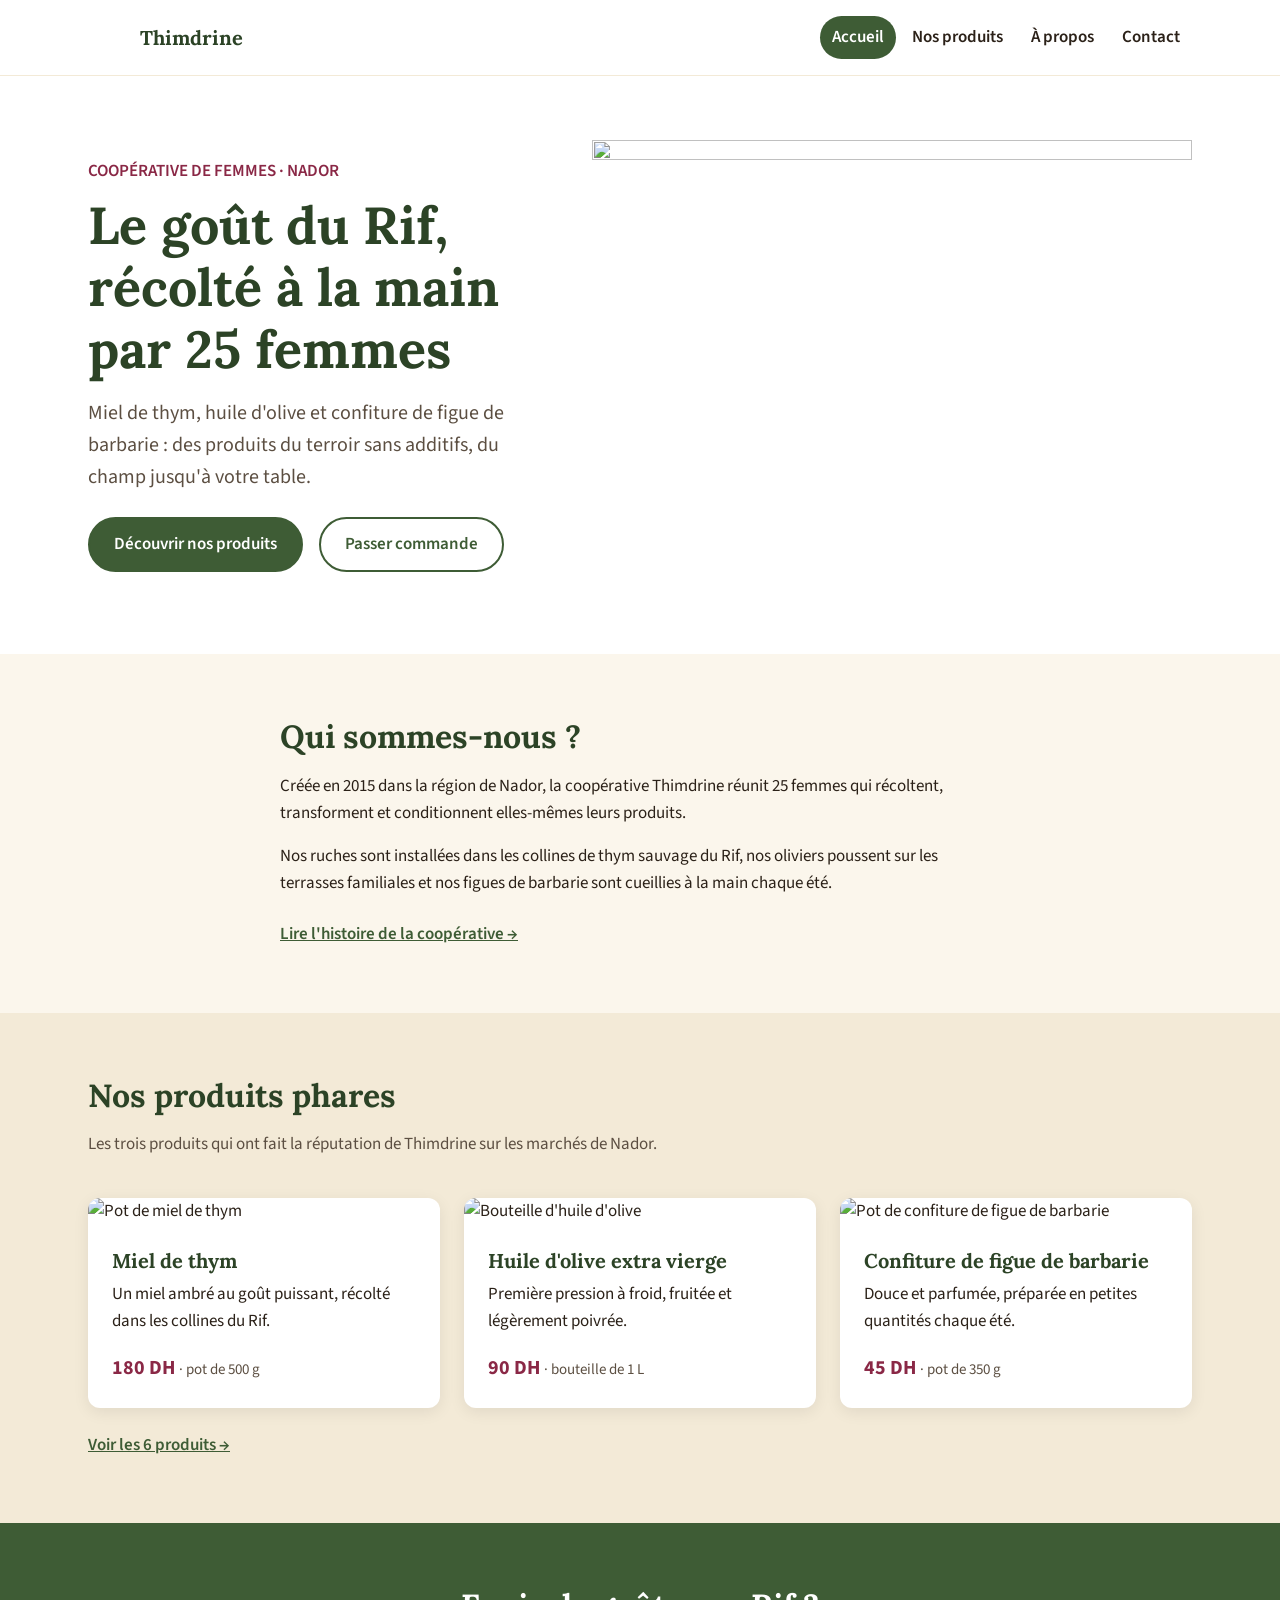
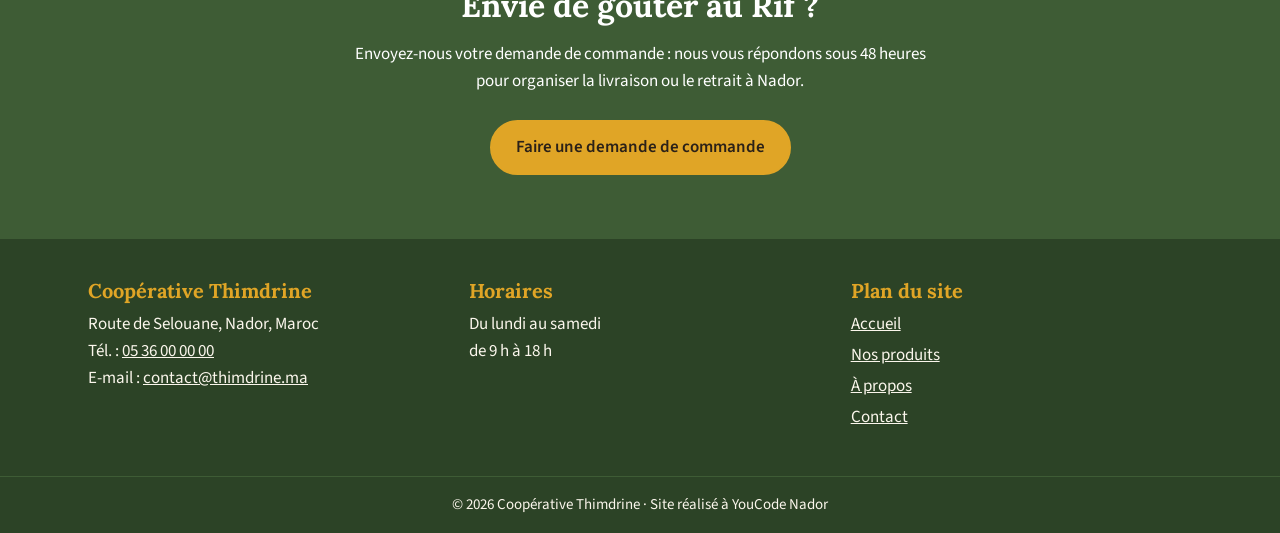
==== index.html @ 89e45f14 "first-commit" ====
<!DOCTYPE html>
<html lang="fr">
<head>
  <meta charset="UTF-8">
  <meta name="viewport" content="width=device-width, initial-scale=1">
  <meta name="description" content="Thimdrine, coopérative de 25 femmes de Nador : miel de thym, huile d'olive et confiture de figue de barbarie du Rif.">
  <title>Accueil | Thimdrine</title>
  <link rel="icon" href="images/logo.svg">
  <link rel="stylesheet" href="https://fonts.googleapis.com/css2?family=Lora:wght@700&amp;family=Source+Sans+3:wght@400;600;700&amp;display=swap">
  <link rel="stylesheet" href="css/style.css">
</head>
<body>

  <!-- En-tête : le même sur toutes les pages -->
  <header class="entete">
    <div class="conteneur entete-contenu">
      <a class="logo" href="index.html">
        <img src="images/logo.svg" alt="">
        Thimdrine
      </a>
      <nav class="menu">
        <a class="actif" href="index.html">Accueil</a>
        <a href="produits.html">Nos produits</a>
        <a href="a-propos.html">À propos</a>
        <a href="contact.html">Contact</a>
      </nav>
    </div>
  </header>

  <main>

    <!-- Bandeau d'accroche -->
    <section class="hero">
      <div class="conteneur hero-contenu">
        <div class="hero-texte">
          <p class="surtitre">Coopérative de femmes · Nador</p>
          <h1>Le goût du Rif, récolté à la main par 25 femmes</h1>
          <p class="accroche">Miel de thym, huile d'olive et confiture de figue de barbarie : des produits du terroir sans additifs, du champ jusqu'à votre table.</p>
          <div class="boutons">
            <a class="bouton" href="produits.html">Découvrir nos produits</a>
            <a class="bouton bouton-contour" href="contact.html">Passer commande</a>
          </div>
        </div>
        <img class="hero-image" src="images/hero.svg" alt="" width="600" height="450">
      </div>
    </section>

    <!-- Présentation -->
    <section class="section">
      <div class="conteneur presentation">
        <h2>Qui sommes-nous ?</h2>
        <p>Créée en 2015 dans la région de Nador, la coopérative Thimdrine réunit 25 femmes qui récoltent, transforment et conditionnent elles-mêmes leurs produits.</p>
        <p>Nos ruches sont installées dans les collines de thym sauvage du Rif, nos oliviers poussent sur les terrasses familiales et nos figues de barbarie sont cueillies à la main chaque été.</p>
        <a class="lien" href="a-propos.html">Lire l'histoire de la coopérative →</a>
      </div>
    </section>

    <!-- Produits phares -->
    <section class="section section-sable">
      <div class="conteneur">
        <h2>Nos produits phares</h2>
        <p class="intro">Les trois produits qui ont fait la réputation de Thimdrine sur les marchés de Nador.</p>

        <div class="cartes">
          <article class="carte">
            <img src="images/miel-thym.svg" alt="Pot de miel de thym">
            <div class="carte-texte">
              <h3>Miel de thym</h3>
              <p>Un miel ambré au goût puissant, récolté dans les collines du Rif.</p>
              <p class="prix">180 DH <span>· pot de 500 g</span></p>
            </div>
          </article>

          <article class="carte">
            <img src="images/huile-olive.svg" alt="Bouteille d'huile d'olive">
            <div class="carte-texte">
              <h3>Huile d'olive extra vierge</h3>
              <p>Première pression à froid, fruitée et légèrement poivrée.</p>
              <p class="prix">90 DH <span>· bouteille de 1 L</span></p>
            </div>
          </article>

          <article class="carte">
            <img src="images/confiture-figue.svg" alt="Pot de confiture de figue de barbarie">
            <div class="carte-texte">
              <h3>Confiture de figue de barbarie</h3>
              <p>Douce et parfumée, préparée en petites quantités chaque été.</p>
              <p class="prix">45 DH <span>· pot de 350 g</span></p>
            </div>
          </article>
        </div>

        <a class="lien" href="produits.html">Voir les 6 produits →</a>
      </div>
    </section>

    <!-- Appel à l'action -->
    <section class="appel">
      <div class="conteneur">
        <h2>Envie de goûter au Rif ?</h2>
        <p>Envoyez-nous votre demande de commande : nous vous répondons sous 48 heures pour organiser la livraison ou le retrait à Nador.</p>
        <a class="bouton bouton-miel" href="contact.html">Faire une demande de commande</a>
      </div>
    </section>

  </main>

  <!-- Pied de page : le même sur toutes les pages -->
  <footer class="pied">
    <div class="conteneur pied-colonnes">
      <div>
        <h2>Coopérative Thimdrine</h2>
        <address>
          Route de Selouane, Nador, Maroc<br>
          Tél. : <a href="tel:+212536000000">05 36 00 00 00</a><br>
          E-mail : <a href="mailto:contact@thimdrine.ma">contact@thimdrine.ma</a>
        </address>
      </div>
      <div>
        <h2>Horaires</h2>
        <p>Du lundi au samedi<br>de 9 h à 18 h</p>
      </div>
      <div>
        <h2>Plan du site</h2>
        <ul>
          <li><a href="index.html">Accueil</a></li>
          <li><a href="produits.html">Nos produits</a></li>
          <li><a href="a-propos.html">À propos</a></li>
          <li><a href="contact.html">Contact</a></li>
        </ul>
      </div>
    </div>
    <p class="copyright">© 2026 Coopérative Thimdrine · Site réalisé à YouCode Nador</p>
  </footer>

</body>
</html>
---- css/style.css ----
/* ===================================
   Thimdrine — feuille de style
   =================================== */

/* Couleurs et polices de la charte */
:root {
  --couleur-thym: #3E5C35;
  --couleur-thym-fonce: #2C4326;
  --couleur-miel: #E0A526;
  --couleur-figue: #8A2846;
  --couleur-lin: #FBF6EC;
  --couleur-sable: #F3EAD7;
  --couleur-terre: #2B2118;
  --couleur-terre-douce: #5C4F42;
  --couleur-blanc: #FFFFFF;

  --police-titre: 'Lora', Georgia, serif;
  --police-texte: 'Source Sans 3', Arial, sans-serif;
}


/* ----- Base ----- */

* {
  box-sizing: border-box;
}

body {
  margin: 0;
  font-family: var(--police-texte);
  font-size: 17px;
  line-height: 1.6;
  color: var(--couleur-terre);
  background-color: var(--couleur-lin);
}

h1,
h2,
h3 {
  margin: 0 0 16px;
  font-family: var(--police-titre);
  line-height: 1.2;
  color: var(--couleur-thym-fonce);
}

h1 {
  font-size: 34px;
}

h2 {
  font-size: 28px;
}

h3 {
  margin-bottom: 8px;
  font-size: 20px;
}

p {
  margin: 0 0 16px;
}

a {
  color: var(--couleur-thym);
}

img {
  display: block;
  max-width: 100%;
  height: auto;
}

.conteneur {
  max-width: 1152px;
  margin: 0 auto;
  padding-left: 16px;
  padding-right: 16px;
}

.section {
  padding: 64px 0;
}

.section-sable {
  background-color: var(--couleur-sable);
}

.intro {
  margin-bottom: 40px;
  color: var(--couleur-terre-douce);
}

.lien {
  display: inline-block;
  margin-top: 8px;
  font-weight: 600;
}


/* ----- En-tête ----- */

.entete {
  background-color: var(--couleur-blanc);
  border-bottom: 1px solid var(--couleur-sable);
}

.entete-contenu {
  display: flex;
  flex-wrap: wrap;
  justify-content: space-between;
  align-items: center;
  gap: 8px;
  padding-top: 16px;
  padding-bottom: 16px;
}

.logo {
  display: flex;
  align-items: center;
  gap: 8px;
  font-family: var(--police-titre);
  font-size: 20px;
  font-weight: 700;
  color: var(--couleur-thym-fonce);
  text-decoration: none;
}

.logo img {
  width: 44px;
}

.menu {
  display: flex;
  flex-wrap: wrap;
  gap: 4px;
}

.menu a {
  padding: 8px;
  border-radius: 30px;
  font-size: 15px;
  font-weight: 600;
  color: var(--couleur-terre);
  text-decoration: none;
}

.menu a:hover {
  background-color: var(--couleur-sable);
}

/* Le lien de la page où l'on se trouve */
.menu a.actif {
  background-color: var(--couleur-thym);
  color: var(--couleur-blanc);
}


/* ----- Boutons ----- */

.bouton {
  display: inline-block;
  padding: 12px 24px;
  border: 2px solid var(--couleur-thym);
  border-radius: 30px;
  background-color: var(--couleur-thym);
  color: var(--couleur-blanc);
  font-weight: 600;
  text-decoration: none;
}

.bouton:hover {
  background-color: var(--couleur-thym-fonce);
}

.bouton-contour {
  background-color: transparent;
  color: var(--couleur-thym);
}

.bouton-contour:hover {
  background-color: var(--couleur-sable);
}

.bouton-miel {
  border-color: var(--couleur-miel);
  background-color: var(--couleur-miel);
  color: var(--couleur-terre);
}

.bouton-miel:hover {
  background-color: var(--couleur-lin);
}


/* ----- Bandeau d'accroche ----- */

.hero {
  padding: 40px 0;
  background-color: var(--couleur-blanc);
}

.surtitre {
  margin-bottom: 8px;
  font-weight: 600;
  text-transform: uppercase;
  color: var(--couleur-figue);
}

.accroche {
  margin-bottom: 24px;
  font-size: 20px;
  color: var(--couleur-terre-douce);
}

.boutons {
  display: flex;
  flex-wrap: wrap;
  gap: 16px;
}

.hero-image {
  margin-top: 40px;
}


/* ----- Présentation ----- */

.presentation {
  max-width: 768px;
}


/* ----- Cartes produits ----- */

.cartes {
  display: flex;
  flex-wrap: wrap;
  justify-content: center;
  gap: 24px;
  margin-bottom: 16px;
}

.carte {
  flex: 1;
  min-width: 260px;
  max-width: 400px;
  overflow: hidden;
  border-radius: 12px;
  background-color: var(--couleur-blanc);
  box-shadow: 0 4px 16px rgba(0, 0, 0, 0.08);
}

.carte img {
  width: 100%;
}

.carte-texte {
  padding: 24px;
}

.prix {
  margin: 0;
  font-size: 20px;
  font-weight: 700;
  color: var(--couleur-figue);
}

.prix span {
  font-size: 15px;
  font-weight: 400;
  color: var(--couleur-terre-douce);
}


/* ----- Appel à l'action ----- */

.appel {
  padding: 64px 0;
  background-color: var(--couleur-thym);
  color: var(--couleur-blanc);
  text-align: center;
}

.appel h2 {
  color: var(--couleur-blanc);
}

.appel p {
  max-width: 576px;
  margin: 0 auto 24px;
}


/* ----- Pied de page ----- */

.pied {
  padding-top: 40px;
  background-color: var(--couleur-thym-fonce);
  color: var(--couleur-lin);
}

.pied-colonnes {
  display: flex;
  flex-wrap: wrap;
  gap: 40px;
}

.pied-colonnes div {
  flex: 1;
  min-width: 220px;
}

.pied h2 {
  margin-bottom: 8px;
  font-size: 20px;
  color: var(--couleur-miel);
}

.pied a {
  color: var(--couleur-lin);
}

.pied-colonnes p,
.pied address {
  margin: 0;
  font-style: normal;
}

.pied ul {
  margin: 0;
  padding: 0;
  list-style: none;
}

.pied li {
  margin-bottom: 4px;
}

.copyright {
  margin: 40px 0 0;
  padding: 16px;
  border-top: 1px solid var(--couleur-thym);
  font-size: 15px;
  text-align: center;
}


/* ----- Ordinateur : à partir de 1024 px de large ----- */

@media (min-width: 1024px) {
  h1 {
    font-size: 52px;
  }

  h2 {
    font-size: 32px;
  }

  .conteneur {
    padding-left: 24px;
    padding-right: 24px;
  }

  .menu a {
    padding: 8px 12px;
    font-size: 17px;
  }

  .hero {
    padding: 64px 0;
  }

  .hero-contenu {
    display: flex;
    align-items: center;
    gap: 40px;
  }

  .hero-texte,
  .hero-image {
    flex: 1;
  }

  .hero-image {
    margin-top: 0;
  }
}
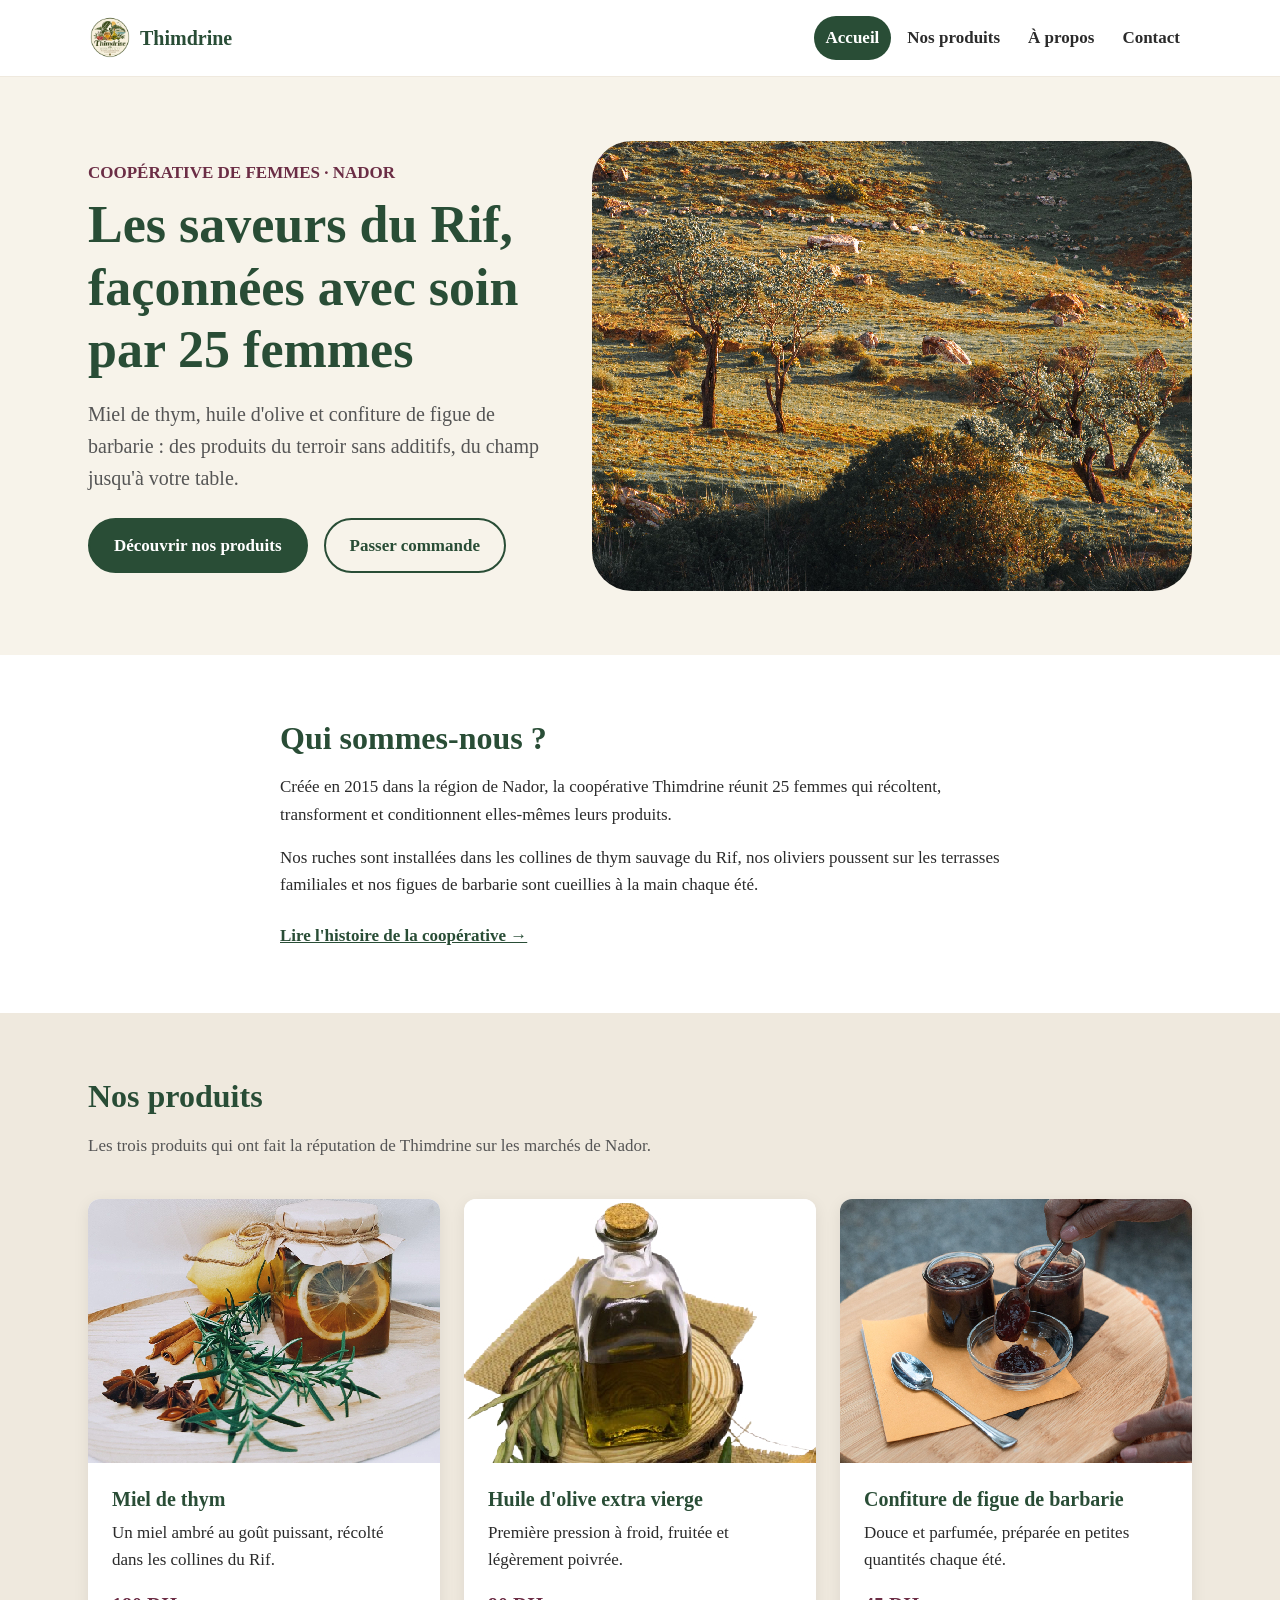
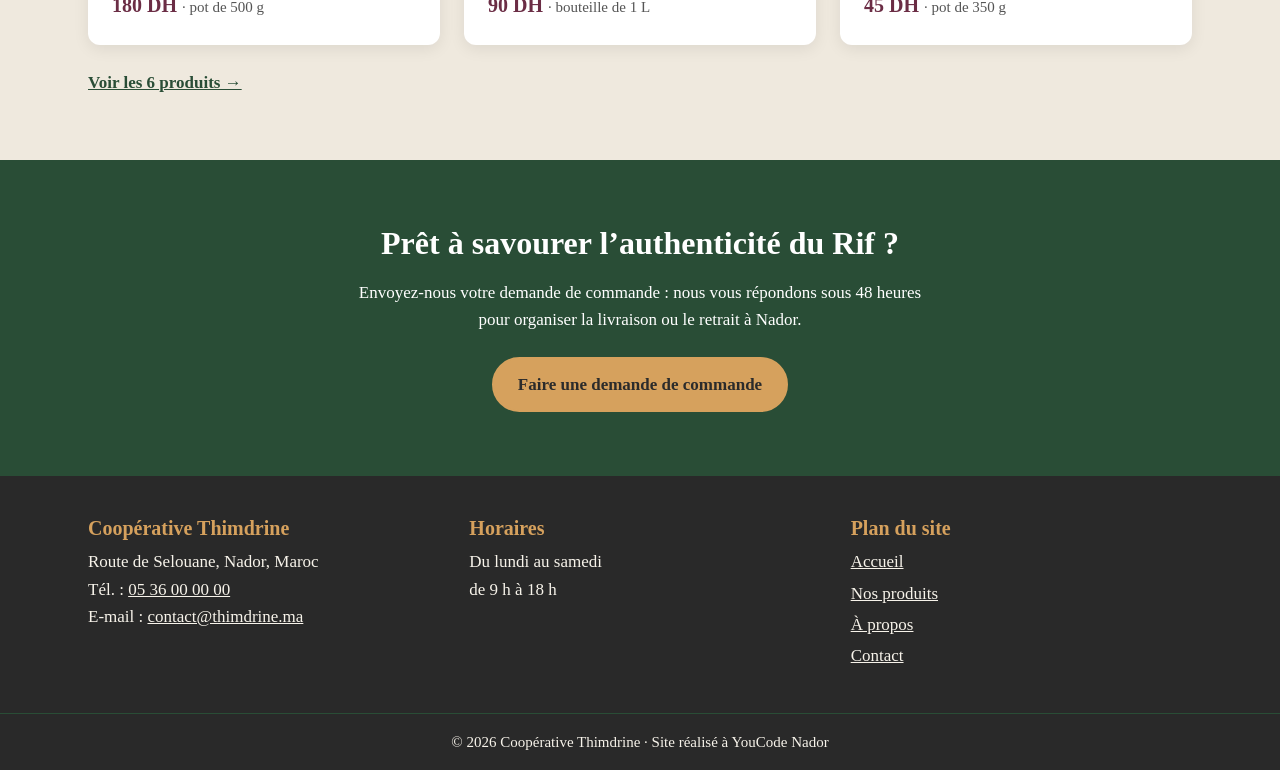
==== commit 34fe8d8f: "accueil" ====
--- a/index.html
+++ b/index.html
@@ -15,7 +15,7 @@
   <header class="entete">
     <div class="conteneur entete-contenu">
       <a class="logo" href="index.html">
-        <img src="images/logo.svg" alt="">
+        <img src="images/logo.png" alt="">
         Thimdrine
       </a>
       <nav class="menu">
@@ -34,14 +34,14 @@
       <div class="conteneur hero-contenu">
         <div class="hero-texte">
           <p class="surtitre">Coopérative de femmes · Nador</p>
-          <h1>Le goût du Rif, récolté à la main par 25 femmes</h1>
+          <h1>Les saveurs du Rif, façonnées avec soin par 25 femmes</h1>
           <p class="accroche">Miel de thym, huile d'olive et confiture de figue de barbarie : des produits du terroir sans additifs, du champ jusqu'à votre table.</p>
           <div class="boutons">
             <a class="bouton" href="produits.html">Découvrir nos produits</a>
             <a class="bouton bouton-contour" href="contact.html">Passer commande</a>
           </div>
         </div>
-        <img class="hero-image" src="images/hero.svg" alt="" width="600" height="450">
+        <img class="hero-image" src="images/accueil.jpg" alt="" width="600" height="450">
       </div>
     </section>
 
@@ -58,12 +58,12 @@
     <!-- Produits phares -->
     <section class="section section-sable">
       <div class="conteneur">
-        <h2>Nos produits phares</h2>
+        <h2>Nos produits</h2>
         <p class="intro">Les trois produits qui ont fait la réputation de Thimdrine sur les marchés de Nador.</p>
 
         <div class="cartes">
           <article class="carte">
-            <img src="images/miel-thym.svg" alt="Pot de miel de thym">
+            <img src="images/produit1.jpg" alt="Pot de miel de thym">
             <div class="carte-texte">
               <h3>Miel de thym</h3>
               <p>Un miel ambré au goût puissant, récolté dans les collines du Rif.</p>
@@ -72,7 +72,7 @@
           </article>
 
           <article class="carte">
-            <img src="images/huile-olive.svg" alt="Bouteille d'huile d'olive">
+            <img src="images/produit2.jpg" alt="Bouteille d'huile d'olive">
             <div class="carte-texte">
               <h3>Huile d'olive extra vierge</h3>
               <p>Première pression à froid, fruitée et légèrement poivrée.</p>
@@ -81,7 +81,7 @@
           </article>
 
           <article class="carte">
-            <img src="images/confiture-figue.svg" alt="Pot de confiture de figue de barbarie">
+            <img src="images/produit3.jpg" alt="Pot de confiture de figue de barbarie">
             <div class="carte-texte">
               <h3>Confiture de figue de barbarie</h3>
               <p>Douce et parfumée, préparée en petites quantités chaque été.</p>
@@ -97,7 +97,7 @@
     <!-- Appel à l'action -->
     <section class="appel">
       <div class="conteneur">
-        <h2>Envie de goûter au Rif ?</h2>
+        <h2>Prêt à savourer l’authenticité du Rif ?</h2>
         <p>Envoyez-nous votre demande de commande : nous vous répondons sous 48 heures pour organiser la livraison ou le retrait à Nador.</p>
         <a class="bouton bouton-miel" href="contact.html">Faire une demande de commande</a>
       </div>
@@ -134,4 +134,4 @@
   </footer>
 
 </body>
-</html>+</html> 
--- a/css/style.css
+++ b/css/style.css
@@ -4,18 +4,20 @@
 
 /* Couleurs et polices de la charte */
 :root {
-  --couleur-thym: #3E5C35;
-  --couleur-thym-fonce: #2C4326;
-  --couleur-miel: #E0A526;
-  --couleur-figue: #8A2846;
-  --couleur-lin: #FBF6EC;
-  --couleur-sable: #F3EAD7;
-  --couleur-terre: #2B2118;
-  --couleur-terre-douce: #5C4F42;
+  --couleur-thym: #294D36;
+  --couleur-thym-fonce: #294D36;
+  --couleur-miel: #D6A15D;
+  --couleur-figue: #6B2D45;
+
+  /* Fonds */
+  --couleur-lin: #F7F3EA;
+  --couleur-sable: #EFE9DE;
+
+  /* Textes */
+  --couleur-terre: #2B2B2B;
+  --couleur-terre-douce: #555555;
+
   --couleur-blanc: #FFFFFF;
-
-  --police-titre: 'Lora', Georgia, serif;
-  --police-texte: 'Source Sans 3', Arial, sans-serif;
 }
 
 
@@ -79,6 +81,7 @@
 
 .section {
   padding: 64px 0;
+  background-color: #FFFFFF;
 }
 
 .section-sable {
@@ -128,7 +131,10 @@
 .logo img {
   width: 44px;
 }
-
+.hero-image{
+    margin-top: 40px;
+    border-radius: 40px;
+}
 .menu {
   display: flex;
   flex-wrap: wrap;
@@ -196,7 +202,7 @@
 
 .hero {
   padding: 40px 0;
-  background-color: var(--couleur-blanc);
+  background-color: var(--couleur-lin);
 }
 
 .surtitre {
@@ -276,7 +282,7 @@
 
 .appel {
   padding: 64px 0;
-  background-color: var(--couleur-thym);
+  background-color: #294D36;
   color: var(--couleur-blanc);
   text-align: center;
 }
@@ -295,7 +301,7 @@
 
 .pied {
   padding-top: 40px;
-  background-color: var(--couleur-thym-fonce);
+  background-color: #292929;
   color: var(--couleur-lin);
 }
 
